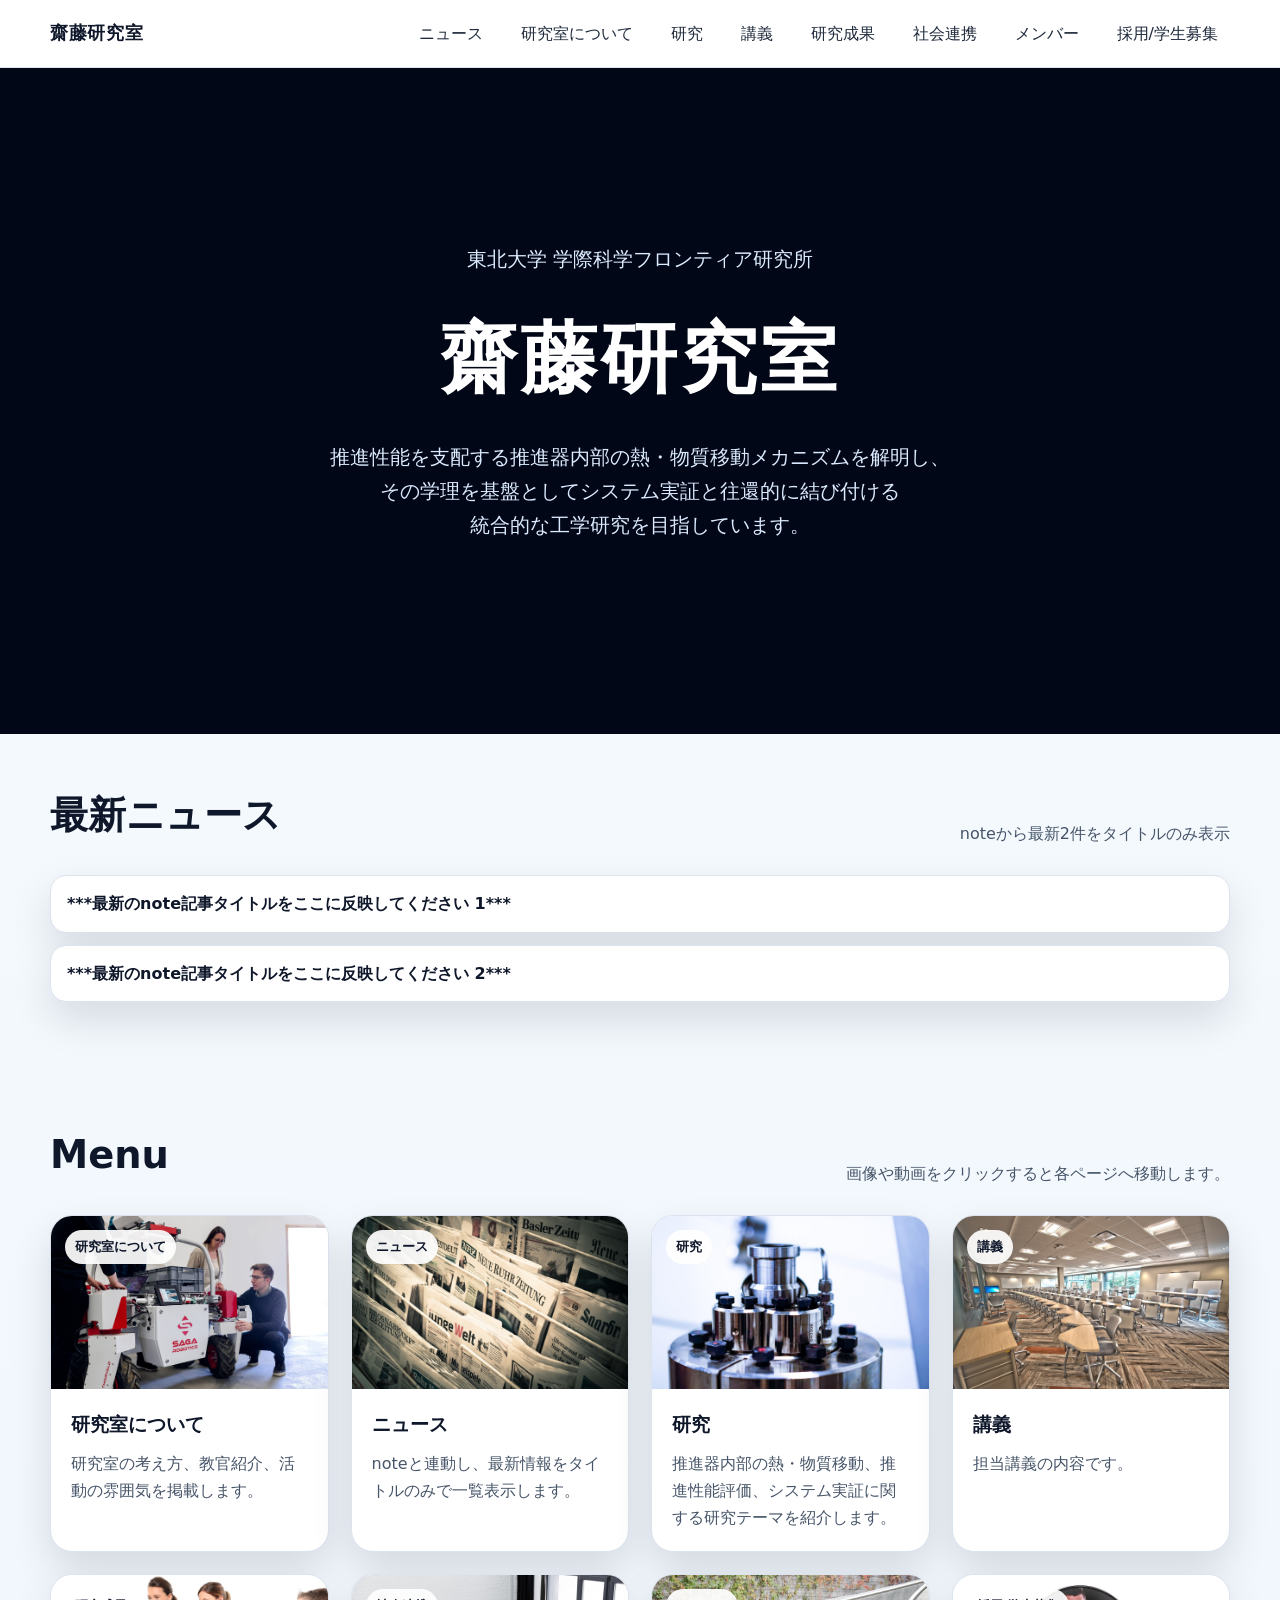
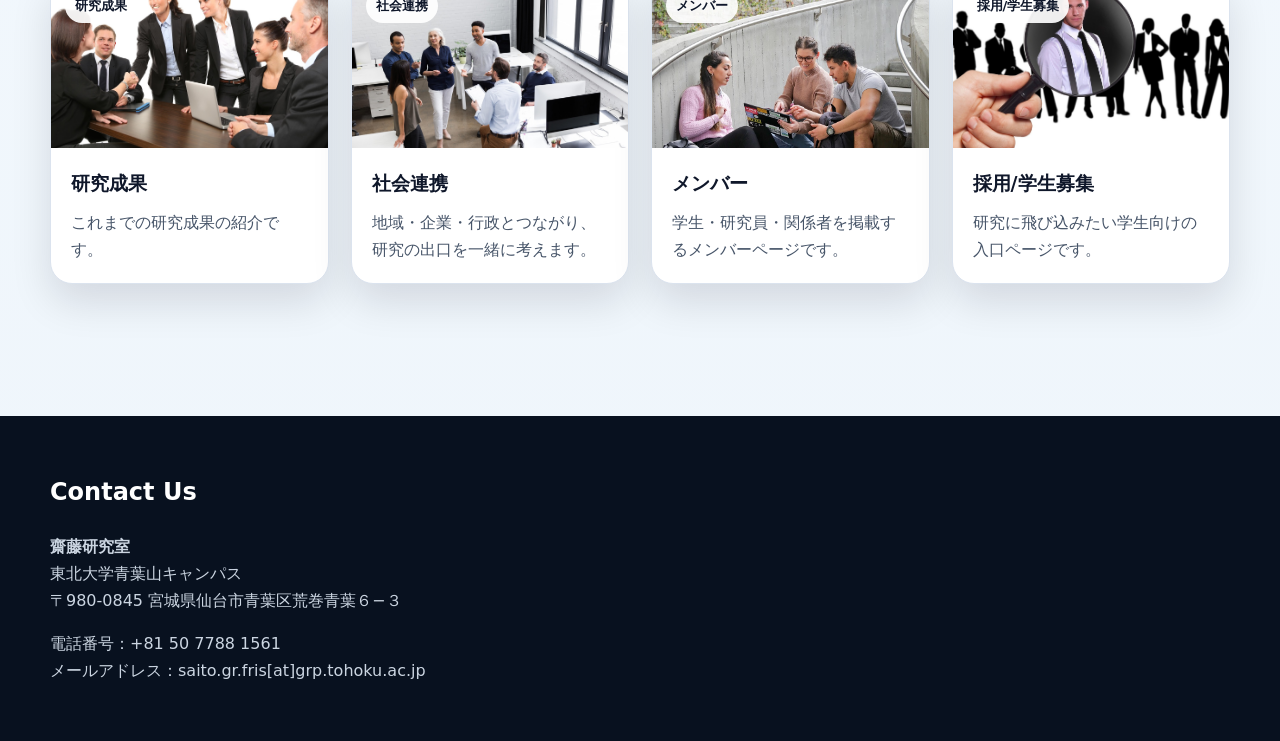
==== index.html @ e3d6d6f5 "Add files via upload" ====
<!doctype html>
<html lang="ja">
<head>
  <meta charset="utf-8">
  <meta name="viewport" content="width=device-width, initial-scale=1">

  <title>齋藤研究室 | 東北大学 学際科学フロンティア研究所</title>
  <meta name="description" content="東北大学 学際科学フロンティア研究所 齋藤研究室の公式サイト。研究、講義、研究成果、社会連携、メンバー、学生募集などの情報を掲載しています。">
  <meta name="robots" content="index,follow">
  <link rel="canonical" href="https://example.com/">

  <meta property="og:type" content="website">
  <meta property="og:site_name" content="齋藤研究室">
  <meta property="og:title" content="齋藤研究室 | 東北大学 学際科学フロンティア研究所">
  <meta property="og:description" content="推進性能を支配する推進器内部の熱・物質移動メカニズムを解明し、システム実証と往還的に結び付ける統合的な工学研究を目指す齋藤研究室の公式サイト。">
  <meta property="og:url" content="https://example.com/">
  <meta property="og:image" content="https://example.com/assets/ogp.jpg">
  <meta property="og:locale" content="ja_JP">

  <meta name="twitter:card" content="summary_large_image">
  <meta name="twitter:title" content="齋藤研究室 | 東北大学 学際科学フロンティア研究所">
  <meta name="twitter:description" content="研究、講義、研究成果、社会連携、メンバー、学生募集などを掲載する齋藤研究室の公式サイト。">
  <meta name="twitter:image" content="https://example.com/assets/ogp.jpg">

  <script type="application/ld+json">
  {
    "@context": "https://schema.org",
    "@type": "WebSite",
    "name": "齋藤研究室",
    "url": "https://example.com/",
    "inLanguage": "ja",
    "publisher": {
      "@type": "Organization",
      "name": "齋藤研究室"
    }
  }
  </script>

  <link rel="stylesheet" href="style.css">
</head>
<body>
  <header class="site-header">
    <div class="container site-header__inner">
      <a class="brand" href="index.html">
<!-- ロゴを入れるならコメントアウトを解除します -->
        <!-- <img src="logo.jpg" alt="齋藤研究室 ロゴ" class="brand__logo"> -->
<!-- <span>〇〇〇</span>　〇〇〇を書き換えます -->
        <span>齋藤研究室</span>
      </a>
<!-- <a>〇〇〇</a>　〇〇〇を書き換えます -->
      <nav class="nav" aria-label="主要メニュー">
        <a href="news.html">ニュース</a>
        <a href="about.html">研究室について</a>
        <a href="research.html">研究</a>
        <a href="lectures.html">講義</a>
        <a href="achievements.html">研究成果</a>
        <a href="collaboration.html">社会連携</a>
        <a href="members.html">メンバー</a>
        <a href="recruit.html">採用/学生募集</a>
      </nav>
    </div>
  </header>

  <main>
    <section class="hero">
      <div class="hero__media" aria-hidden="true">
<!-- ムービーを入れるならコメントアウトを解除して、指定のmp4ファイル名に書き換えます。またassetsに対象のmp4ファイルを保管します -->
        <video data-hero-video muted playsinline preload="metadata" src="assets/movie_top.mp4"></video>
        <!-- <video data-hero-video muted playsinline preload="metadata" src="assets/movie_labo_1.mp4"></video> -->
        <!-- <video data-hero-video muted playsinline preload="metadata" src="assets/movie_labo_2.mp4"></video> -->
      </div>
      <div class="hero__overlay"></div>
      <div class="hero__content container">
<!-- <span>〇〇〇</span><p>〇〇〇</p>、<h1>〇〇〇</h1>、<h2>〇〇〇</h2>などの　〇〇〇を書き換えます 途中の<br>は改行です -->
        <p>東北大学 学際科学フロンティア研究所
        </p>
        <h1>
          齋藤研究室
        </h1>
        <p>推進性能を支配する推進器内部の熱・物質移動メカニズムを解明し、<br>
          その学理を基盤としてシステム実証と往還的に結び付ける<br>
          統合的な工学研究を目指しています。
        </p>
      </div>
    </section>

    <section class="section section--tight">
      <div class="container">
        <div class="section-title">
          <h2>最新ニュース</h2>
          <p>noteから最新2件をタイトルのみ表示</p>
        </div>
        <ul class="note-list" id="latest-note-titles">
          <li>読み込み中...</li>
        </ul>
      </div>
    </section>

    <section class="section">
      <div class="container">
        <div class="section-title">
          <h2>Menu</h2>
          <p>画像や動画をクリックすると各ページへ移動します。</p>
        </div>
        <div class="grid card-grid">
          <a class="card" href="about.html">
            <div class="card__media">
              <img src="assets/img_about.jpg" alt="研究室についての代表画像">
              <span class="card__badge">研究室について</span>
            </div>
            <div class="card__body">
              <h3>研究室について</h3>
              <p>研究室の考え方、教官紹介、活動の雰囲気を掲載します。</p>
            </div>
          </a>

          <a class="card" href="news.html">
            <div class="card__media">
              <img src="assets/img_news.jpg" alt="ニュースの代表画像">
              <span class="card__badge">ニュース</span>
            </div>
            <div class="card__body">
              <h3>ニュース</h3>
              <p>noteと連動し、最新情報をタイトルのみで一覧表示します。</p>
            </div>
          </a>

          <a class="card" href="research.html">
            <div class="card__media">
              <img src="assets/img_research.jpg" alt="研究の代表画像">
              <span class="card__badge">研究</span>
            </div>
            <div class="card__body">
              <h3>研究</h3>
              <p>推進器内部の熱・物質移動、推進性能評価、システム実証に関する研究テーマを紹介します。</p>
            </div>
          </a>

          <a class="card" href="lectures.html">
            <div class="card__media">
              <img src="assets/img_lectures.jpg" alt="講義の代表画像">
              <span class="card__badge">講義</span>
            </div>
            <div class="card__body">
              <h3>講義</h3>
              <p>担当講義の内容です。</p>
            </div>
          </a>

          <a class="card" href="achievements.html">
            <div class="card__media">
              <img src="assets/img_entrepreneurship.jpg" alt="研究成果の代表画像">
              <span class="card__badge">研究成果</span>
            </div>
            <div class="card__body">
              <h3>研究成果</h3>
              <p>これまでの研究成果の紹介です。</p>
            </div>
          </a>

          <a class="card" href="collaboration.html">
            <div class="card__media">
              <img src="assets/img_collaboration.jpg" alt="社会連携の代表画像">
              <span class="card__badge">社会連携</span>
            </div>
            <div class="card__body">
              <h3>社会連携</h3>
              <p>地域・企業・行政とつながり、研究の出口を一緒に考えます。</p>
            </div>
          </a>

          <a class="card" href="members.html">
            <div class="card__media">
              <img src="assets/pic_students.jpg" alt="メンバーの代表画像">
              <span class="card__badge">メンバー</span>
            </div>
            <div class="card__body">
              <h3>メンバー</h3>
              <p>学生・研究員・関係者を掲載するメンバーページです。</p>
            </div>
          </a>

          <a class="card" href="recruit.html">
            <div class="card__media">
              <img src="assets/img_recruit.jpg" alt="採用と学生募集の代表画像">
              <span class="card__badge">採用/学生募集</span>
            </div>
            <div class="card__body">
              <h3>採用/学生募集</h3>
              <p>研究に飛び込みたい学生向けの入口ページです。</p>
            </div>
          </a>
        </div>
      </div>
    </section>

  </main>

  <footer class="footer">
    <div class="container footer-grid">
     <section>
        <h2>Contact Us</h2>
        <p><strong>齋藤研究室</strong><br>東北大学青葉山キャンパス<br>〒980-0845 宮城県仙台市青葉区荒巻青葉６−３</p>
        <p>電話番号：+81 50 7788 1561<br>メールアドレス：saito.gr.fris[at]grp.tohoku.ac.jp</p>
      </section>

    </div>
  </footer>

  <script src="script.js"></script>
</body>
</html>
---- style.css ----
:root{
  --bg:#0b1320;
  --bg2:#111c30;
  --panel:#ffffff;
  --text:#0f172a;
  --muted:#475569;
  --line:#dbe3ee;
  --accent:#0ea5e9;
  --accent2:#22c55e;
  --shadow:0 18px 40px rgba(2, 12, 27, 0.12);
  --radius:22px;
  --max:1180px;
}
*{box-sizing:border-box}
html{scroll-behavior:smooth}
body{
  margin:0;
  font-family:"Yu Gothic UI","Hiragino Sans","Meiryo",system-ui,sans-serif;
  color:var(--text);
  background:linear-gradient(180deg,#f7fbff 0%,#eef5fb 100%);
  line-height:1.7;
}
a{color:inherit;text-decoration:none}
img,video{max-width:100%;display:block}
.container{width:min(calc(100% - 32px),var(--max));margin:0 auto}
.site-header{
  position:sticky;top:0;z-index:50;
  background:rgba(255,255,255,.9);backdrop-filter:blur(12px);
  border-bottom:1px solid rgba(219,227,238,.9);
}
.site-header__inner{display:flex;align-items:center;justify-content:space-between;gap:16px;padding:12px 0}
.brand{ display:flex; align-items:center; gap:10px; font-weight:800; font-size:1.1rem; letter-spacing:.04em;}
.brand__logo{ width:32px; height:32px; object-fit:cover; border-radius:8px; display:block;}
.nav{display:flex;flex-wrap:wrap;gap:10px 14px;justify-content:flex-end}
.nav a{padding:8px 12px;border-radius:999px;color:#1e293b}
.nav a:hover,.nav a:focus-visible{background:#e8f3fb;outline:none}
.hero{
  position:relative;min-height:74vh;display:grid;place-items:center;overflow:hidden;
  background:#020817;color:#fff;
}
.hero__media,.hero__overlay{position:absolute;inset:0}
.hero__media video{width:100%;height:100%;object-fit:cover;display:none}
.hero__media video.is-active{display:block}
.hero__overlay{background:linear-gradient(180deg,rgba(2,6,23,.35),rgba(2,6,23,.72))}
.hero__content{position:relative;z-index:1;text-align:center;padding:80px 16px}
.hero h1{font-size:clamp(2.2rem,7vw,4.8rem);margin:0 0 16px;letter-spacing:.04em}
.hero p{font-size:clamp(1rem,2.2vw,1.25rem);max-width:820px;margin:0 auto 18px;color:#dbeafe}
.hero__chips{display:flex;flex-wrap:wrap;gap:10px;justify-content:center;margin-top:24px}
.hero__chips span{padding:10px 14px;border:1px solid rgba(255,255,255,.24);border-radius:999px;background:rgba(255,255,255,.08)}
.section{padding:72px 0}
.section--tight{padding:48px 0}
.section-title{display:flex;align-items:end;justify-content:space-between;gap:12px;margin-bottom:28px}
.section-title h2{font-size:clamp(1.6rem,3vw,2.5rem);margin:0}
.section-title p{margin:0;color:var(--muted)}
.grid{display:grid;gap:22px}
.card-grid{grid-template-columns:repeat(auto-fit,minmax(240px,1fr))}
.card{
  background:var(--panel);border:1px solid var(--line);border-radius:var(--radius);overflow:hidden;
  box-shadow:var(--shadow);transition:transform .2s ease, box-shadow .2s ease;
}
.card:hover{transform:translateY(-4px);box-shadow:0 22px 46px rgba(2,12,27,.16)}
.card__media{aspect-ratio:16/10;position:relative;background:linear-gradient(135deg,#0f172a,#1d4ed8);overflow:hidden}
.card__media img,.card__media video{width:100%;height:100%;object-fit:cover}
.card__badge{position:absolute;left:14px;top:14px;background:rgba(255,255,255,.92);padding:6px 10px;border-radius:999px;font-size:.82rem;font-weight:700}
.card__body{padding:20px}
.card__body h3{margin:0 0 8px;font-size:1.2rem}
.card__body p{margin:0;color:var(--muted)}
.note-list,.member-list,.plain-list{display:grid;gap:12px;padding:0;margin:0;list-style:none}
.note-list li,.plain-list li{background:#fff;border:1px solid var(--line);border-radius:16px;padding:14px 16px;box-shadow:var(--shadow)}
.note-list a{color:#0f172a;font-weight:700}
.page-hero{padding:42px 0 18px}
.page-top{
  display:grid;grid-template-columns:1.2fr .8fr;gap:24px;align-items:center;
  background:#fff;border:1px solid var(--line);border-radius:28px;padding:28px;box-shadow:var(--shadow)
}
.page-top__title h1{font-size:clamp(2rem,4vw,3.2rem);margin:0 0 12px}
.page-top__title p{margin:0;color:var(--muted)}
.page-top__image{aspect-ratio:16/9;border-radius:22px;overflow:hidden;background:linear-gradient(135deg,#dbeafe,#bfdbfe)}
.page-top__image img{width:100%;height:100%;object-fit:cover}
.content-box{background:#fff;border:1px solid var(--line);border-radius:28px;padding:30px;box-shadow:var(--shadow)}
.content-box h2{margin-top:0;font-size:1.6rem}
.content-box h3{margin-top:28px}
.footer{background:#08111f;color:#e2e8f0;padding:56px 0 40px;margin-top:60px}
.footer-grid{display:grid;grid-template-columns:1fr 1fr;gap:24px;align-items:start}
.footer h2,.footer h3{margin-top:0;color:#fff}
.footer p,.footer li{color:#cbd5e1}
.map-wrap iframe{width:100%;height:320px;border:0;border-radius:22px}
.small{font-size:.95rem;color:var(--muted)}
.placeholder{font-weight:700;color:#0369a1}
.kv-links{display:flex;flex-wrap:wrap;gap:10px;margin-top:18px}
.kv-links a{background:#fff;color:#0f172a;padding:11px 14px;border-radius:999px;font-weight:700}
.member-columns{display:grid;grid-template-columns:repeat(3,1fr);gap:18px}
.member-group{background:#fff;border:1px solid var(--line);border-radius:20px;padding:18px;box-shadow:var(--shadow)}
.member-group h3{margin-top:0}
.news-inline{display:grid;gap:10px}
.news-inline li{padding:10px 0;border-bottom:1px solid #e2e8f0}
.news-inline li:last-child{border-bottom:none}
@media (max-width:900px){
  .page-top,.footer-grid,.member-columns{grid-template-columns:1fr}
  .site-header__inner{align-items:flex-start;flex-direction:column}
  .nav{justify-content:flex-start}
}
@media (max-width:640px){
  .section{padding:56px 0}
  .page-top,.content-box{padding:22px}
  .hero{min-height:64vh}
}
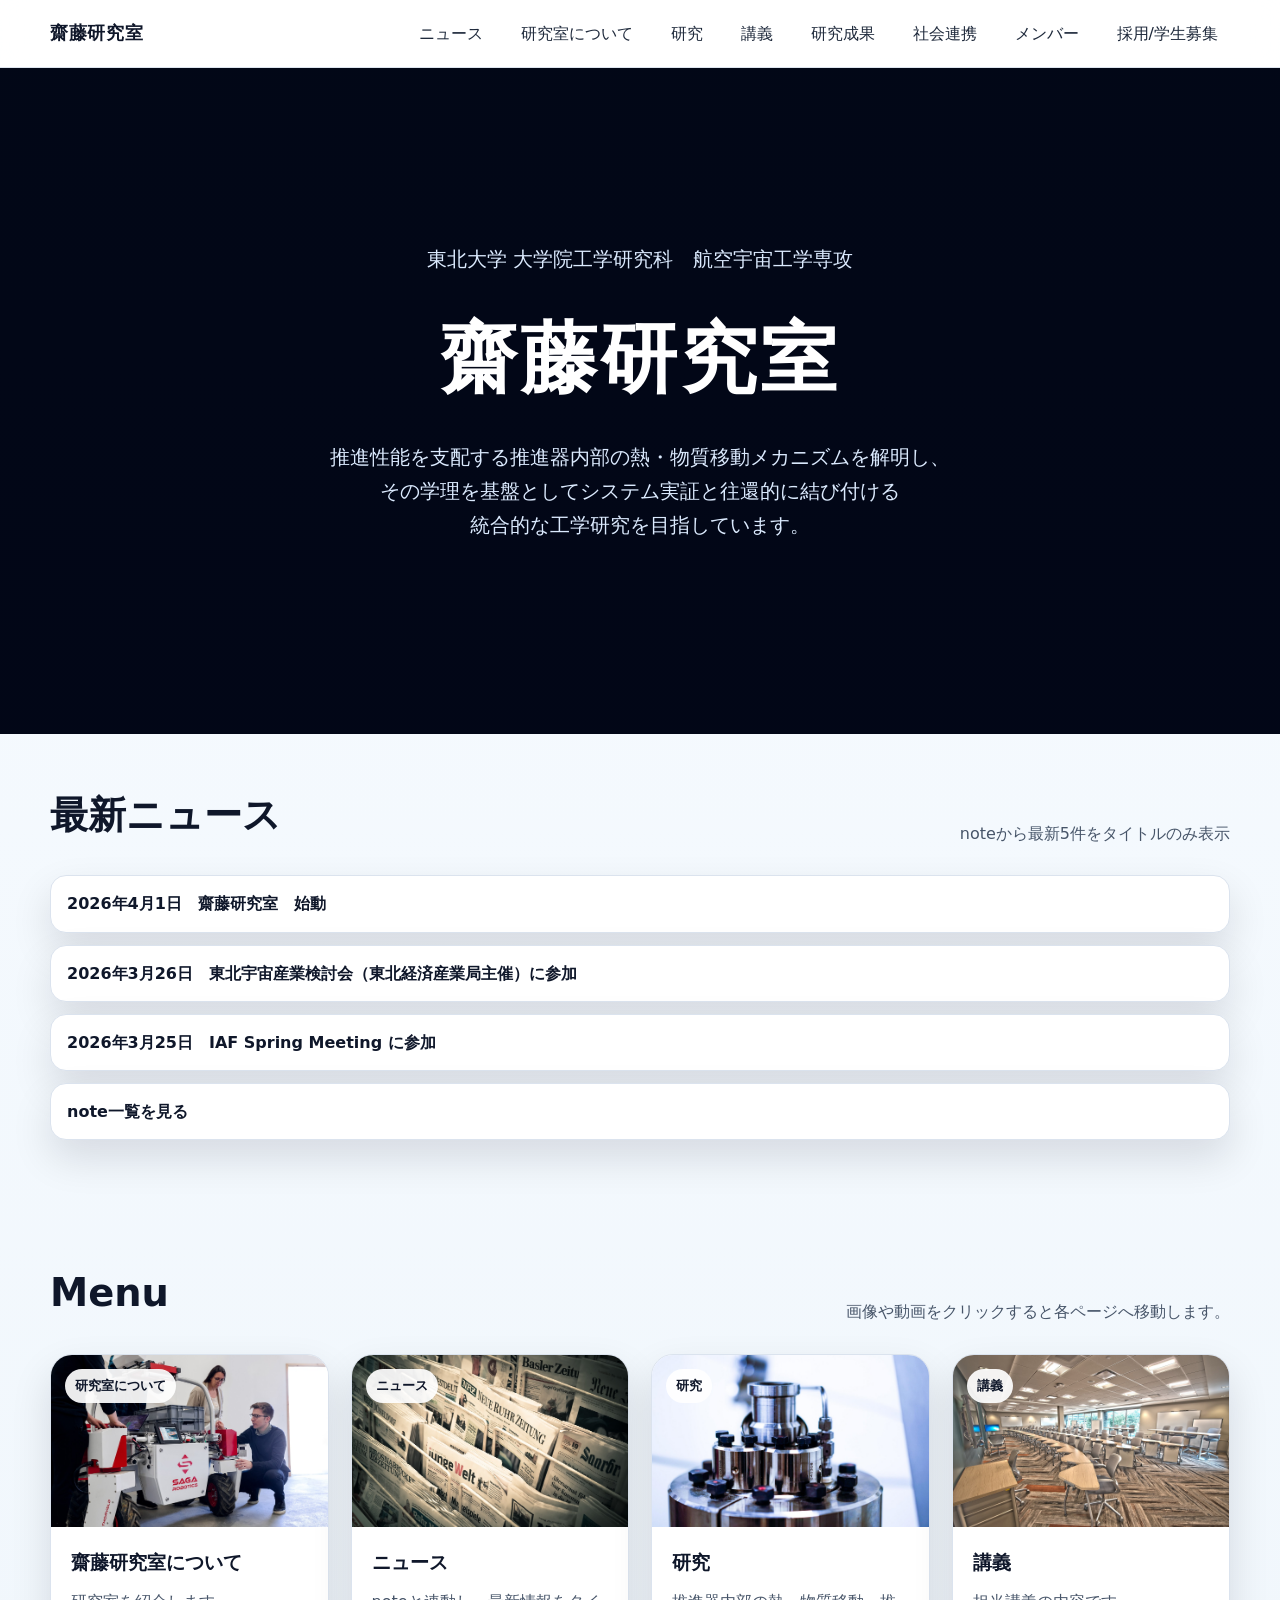
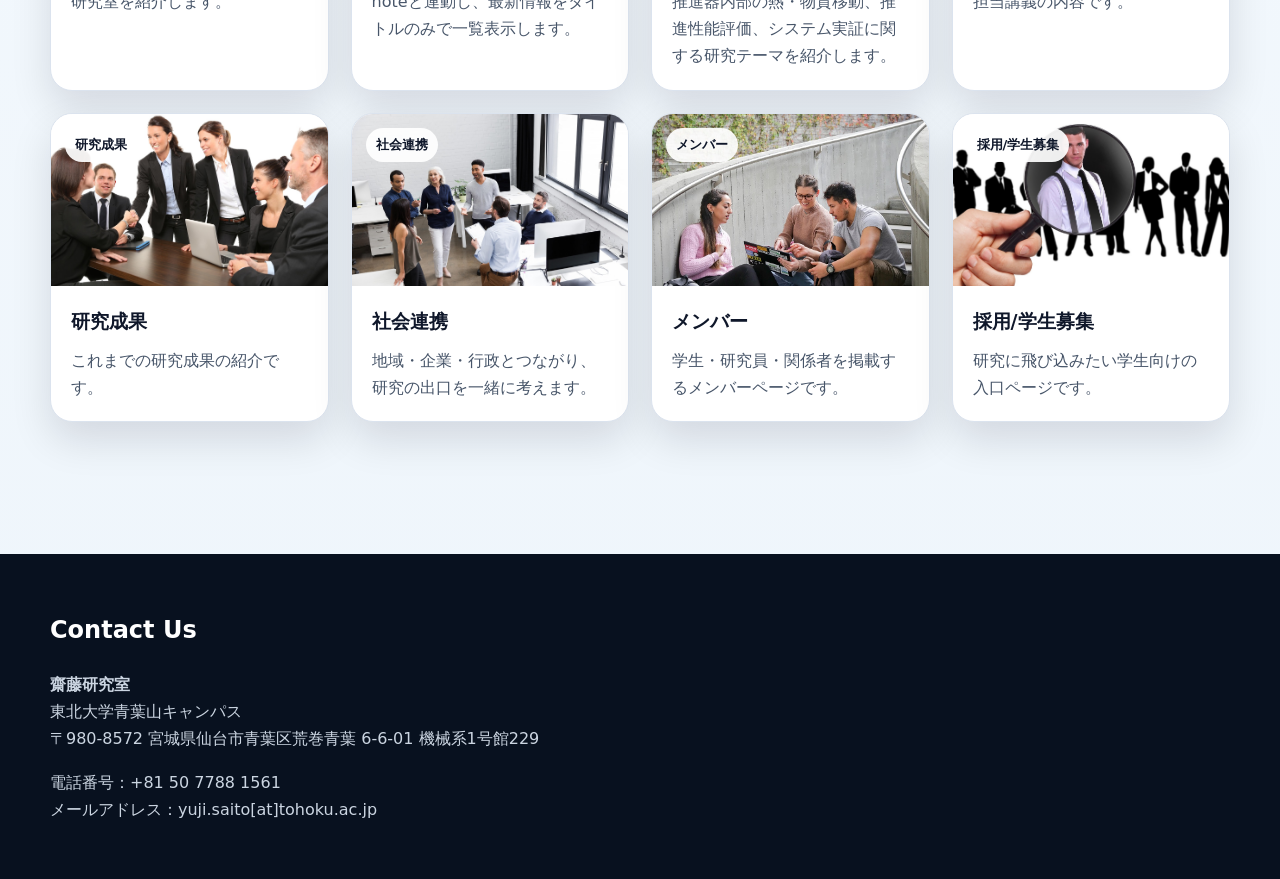
==== commit 0b3d86b4: "Update index.html" ====
--- a/index.html
+++ b/index.html
@@ -4,21 +4,21 @@
   <meta charset="utf-8">
   <meta name="viewport" content="width=device-width, initial-scale=1">
 
-  <title>齋藤研究室 | 東北大学 学際科学フロンティア研究所</title>
-  <meta name="description" content="東北大学 学際科学フロンティア研究所 齋藤研究室の公式サイト。研究、講義、研究成果、社会連携、メンバー、学生募集などの情報を掲載しています。">
+  <title>齋藤研究室 | 東北大学 大学院工学研究科　航空宇宙工学専攻</title>
+  <meta name="description" content="東北大学 大学院工学研究科　航空宇宙工学専攻 齋藤研究室の公式サイト。研究、講義、研究成果、社会連携、メンバー、学生募集などの情報を掲載しています。">
   <meta name="robots" content="index,follow">
   <link rel="canonical" href="https://example.com/">
 
   <meta property="og:type" content="website">
   <meta property="og:site_name" content="齋藤研究室">
-  <meta property="og:title" content="齋藤研究室 | 東北大学 学際科学フロンティア研究所">
+  <meta property="og:title" content="齋藤研究室 | 東北大学 大学院工学研究科　航空宇宙工学専攻">
   <meta property="og:description" content="推進性能を支配する推進器内部の熱・物質移動メカニズムを解明し、システム実証と往還的に結び付ける統合的な工学研究を目指す齋藤研究室の公式サイト。">
   <meta property="og:url" content="https://example.com/">
   <meta property="og:image" content="https://example.com/assets/ogp.jpg">
   <meta property="og:locale" content="ja_JP">
 
   <meta name="twitter:card" content="summary_large_image">
-  <meta name="twitter:title" content="齋藤研究室 | 東北大学 学際科学フロンティア研究所">
+  <meta name="twitter:title" content="齋藤研究室 | 東北大学 大学院工学研究科　航空宇宙工学専攻">
   <meta name="twitter:description" content="研究、講義、研究成果、社会連携、メンバー、学生募集などを掲載する齋藤研究室の公式サイト。">
   <meta name="twitter:image" content="https://example.com/assets/ogp.jpg">
 
@@ -72,7 +72,7 @@
       <div class="hero__overlay"></div>
       <div class="hero__content container">
 <!-- <span>〇〇〇</span><p>〇〇〇</p>、<h1>〇〇〇</h1>、<h2>〇〇〇</h2>などの　〇〇〇を書き換えます 途中の<br>は改行です -->
-        <p>東北大学 学際科学フロンティア研究所
+        <p>東北大学 大学院工学研究科　航空宇宙工学専攻
         </p>
         <h1>
           齋藤研究室
@@ -88,7 +88,7 @@
       <div class="container">
         <div class="section-title">
           <h2>最新ニュース</h2>
-          <p>noteから最新2件をタイトルのみ表示</p>
+          <p>noteから最新5件をタイトルのみ表示</p>
         </div>
         <ul class="note-list" id="latest-note-titles">
           <li>読み込み中...</li>
@@ -109,8 +109,8 @@
               <span class="card__badge">研究室について</span>
             </div>
             <div class="card__body">
-              <h3>研究室について</h3>
-              <p>研究室の考え方、教官紹介、活動の雰囲気を掲載します。</p>
+              <h3>齋藤研究室について</h3>
+              <p>研究室を紹介します。</p>
             </div>
           </a>
 
@@ -200,8 +200,8 @@
     <div class="container footer-grid">
      <section>
         <h2>Contact Us</h2>
-        <p><strong>齋藤研究室</strong><br>東北大学青葉山キャンパス<br>〒980-0845 宮城県仙台市青葉区荒巻青葉６−３</p>
-        <p>電話番号：+81 50 7788 1561<br>メールアドレス：saito.gr.fris[at]grp.tohoku.ac.jp</p>
+        <p><strong>齋藤研究室</strong><br>東北大学青葉山キャンパス<br>〒980-8572 宮城県仙台市青葉区荒巻青葉 6-6-01 機械系1号館229</p>
+        <p>電話番号：+81 50 7788 1561<br>メールアドレス：yuji.saito[at]tohoku.ac.jp</p>
       </section>
 
     </div>
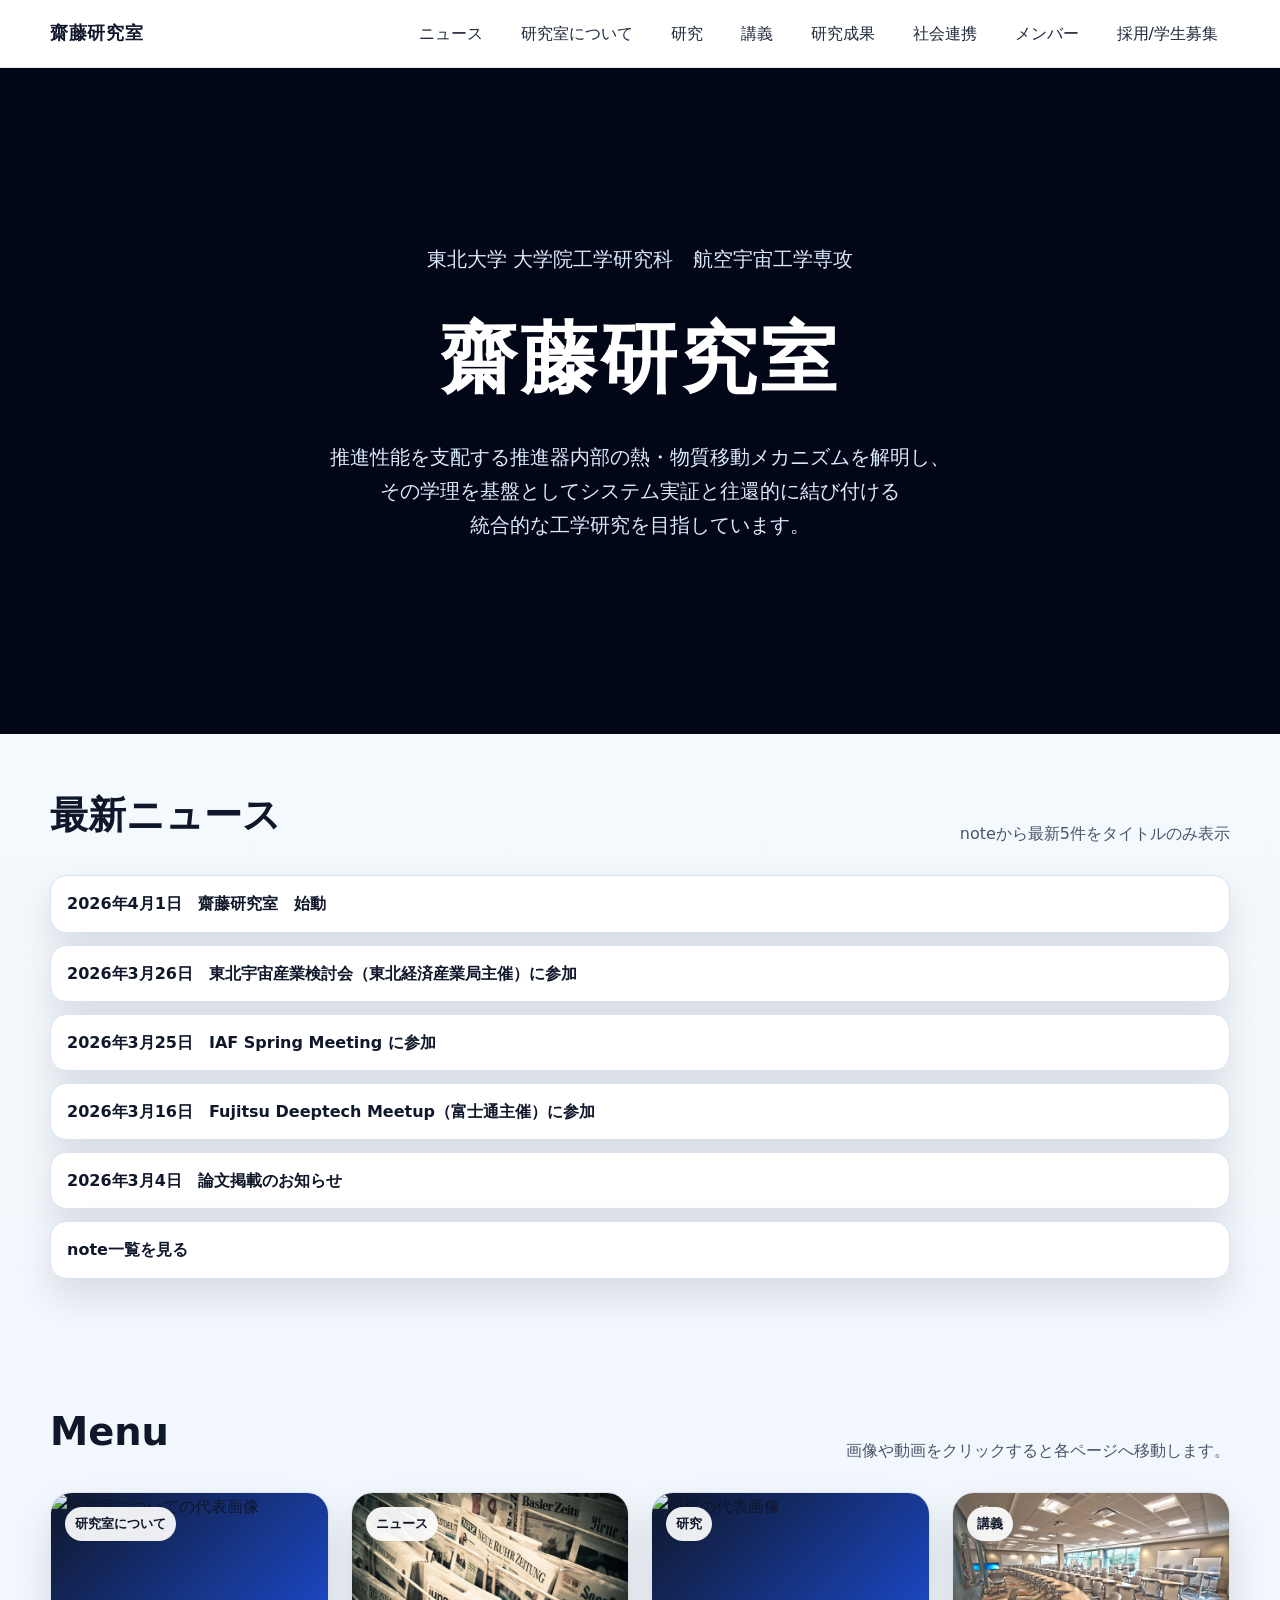
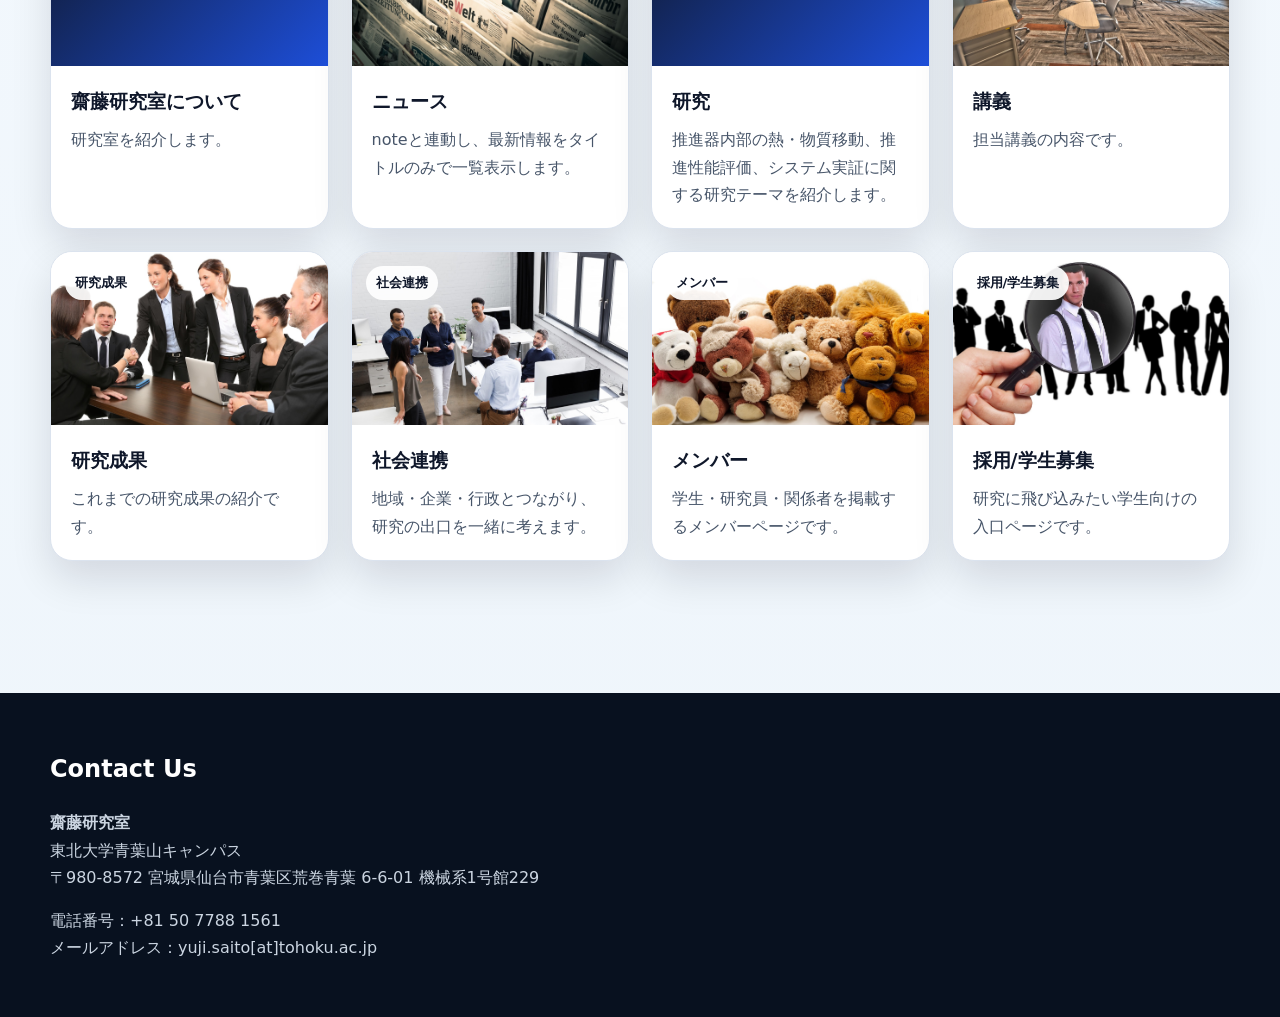
==== commit 2cffaf01: "Update index.html" ====
--- a/index.html
+++ b/index.html
@@ -105,7 +105,7 @@
         <div class="grid card-grid">
           <a class="card" href="about.html">
             <div class="card__media">
-              <img src="assets/img_about.jpg" alt="研究室についての代表画像">
+              <img src="assets/pic_firing.png" alt="研究室についての代表画像">
               <span class="card__badge">研究室について</span>
             </div>
             <div class="card__body">
@@ -127,7 +127,7 @@
 
           <a class="card" href="research.html">
             <div class="card__media">
-              <img src="assets/img_research.jpg" alt="研究の代表画像">
+              <img src="assets/pic_chamber_small.JPG" alt="研究の代表画像">
               <span class="card__badge">研究</span>
             </div>
             <div class="card__body">
@@ -171,7 +171,7 @@
 
           <a class="card" href="members.html">
             <div class="card__media">
-              <img src="assets/pic_students.jpg" alt="メンバーの代表画像">
+              <img src="assets/pic_all_staff.jpg" alt="メンバーの代表画像">
               <span class="card__badge">メンバー</span>
             </div>
             <div class="card__body">
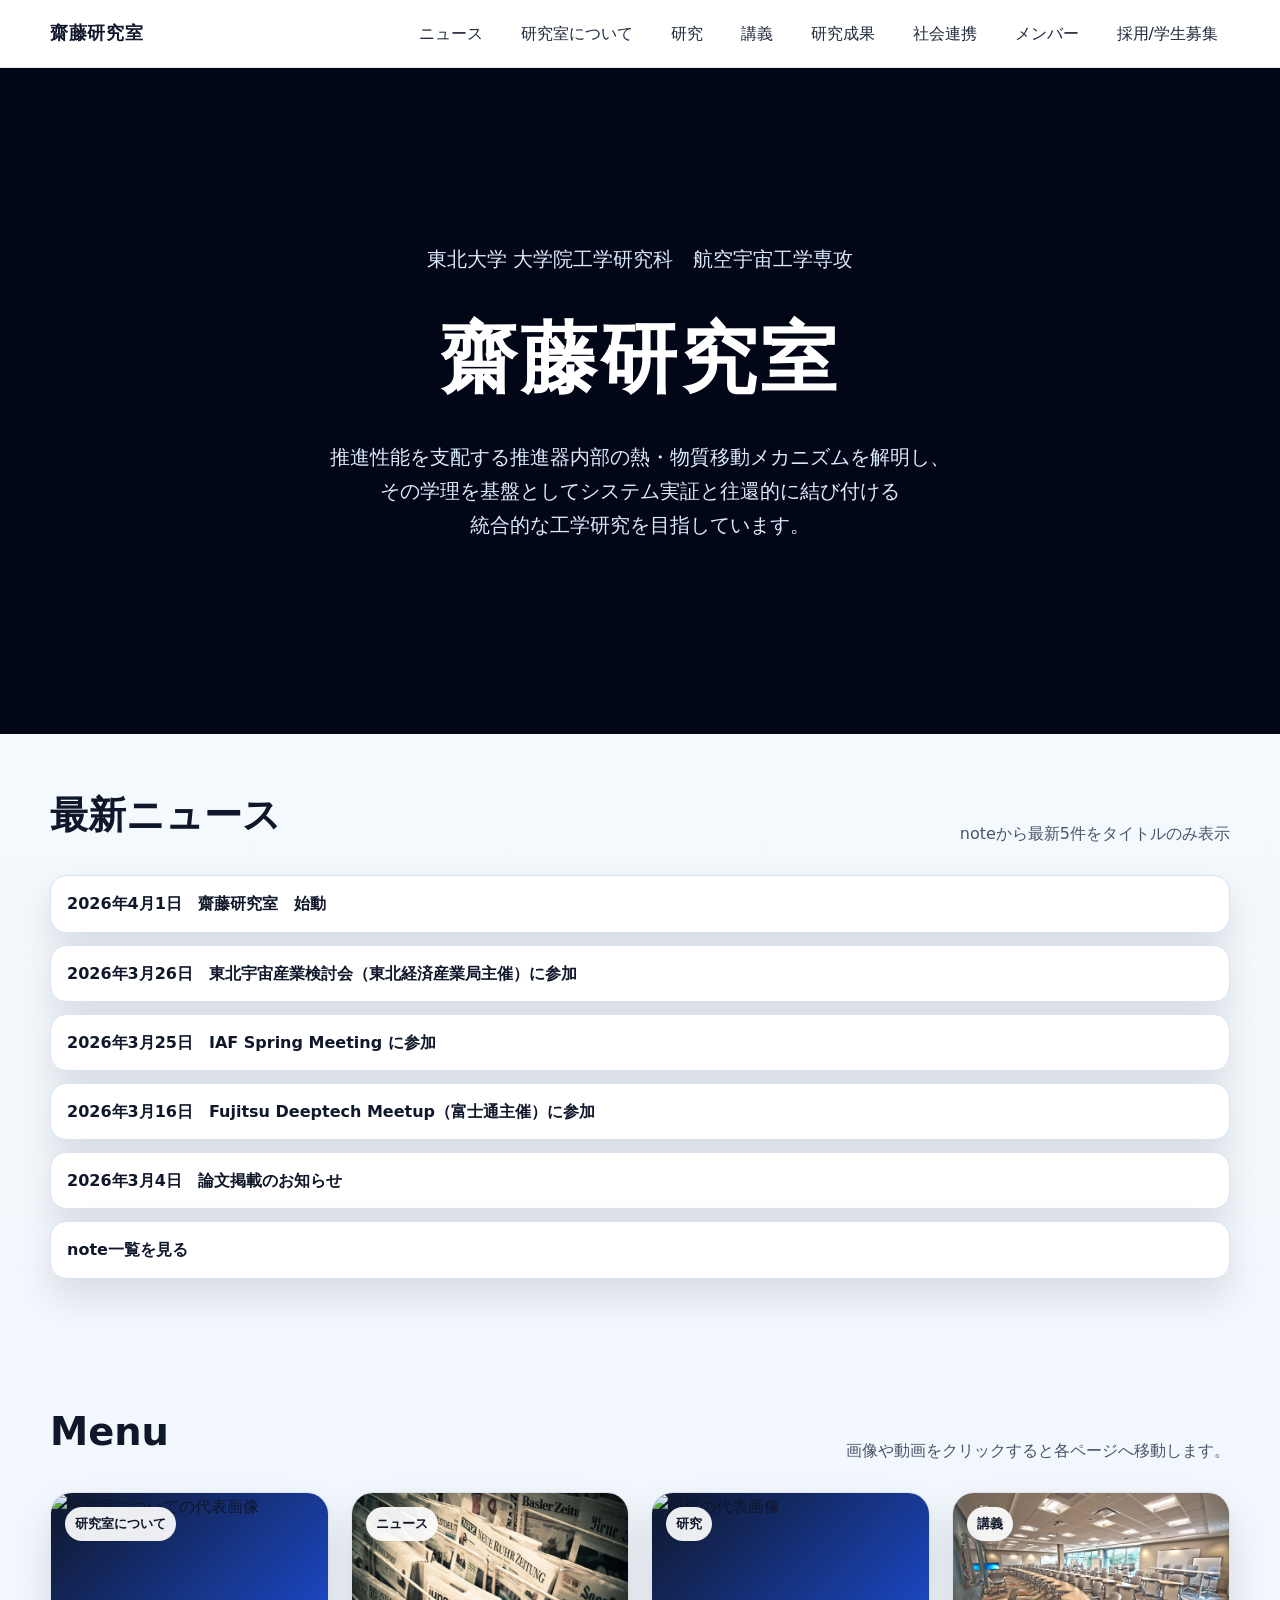
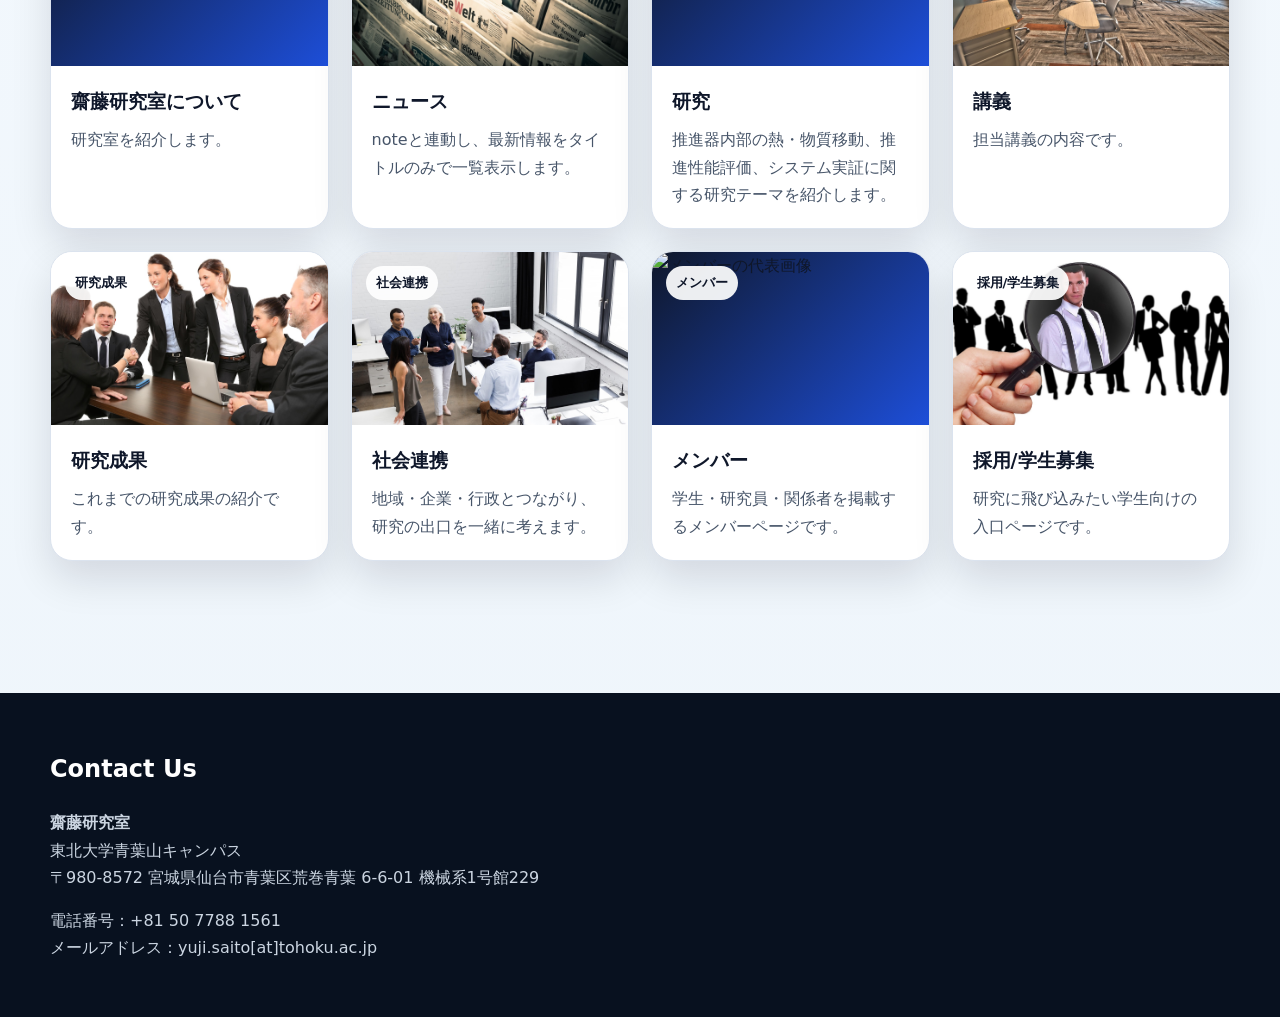
==== commit 6f040f69: "Update index.html" ====
--- a/index.html
+++ b/index.html
@@ -171,7 +171,7 @@
 
           <a class="card" href="members.html">
             <div class="card__media">
-              <img src="assets/pic_all_staff.jpg" alt="メンバーの代表画像">
+              <img src="assetspic_all_260406.JPG" alt="メンバーの代表画像">
               <span class="card__badge">メンバー</span>
             </div>
             <div class="card__body">
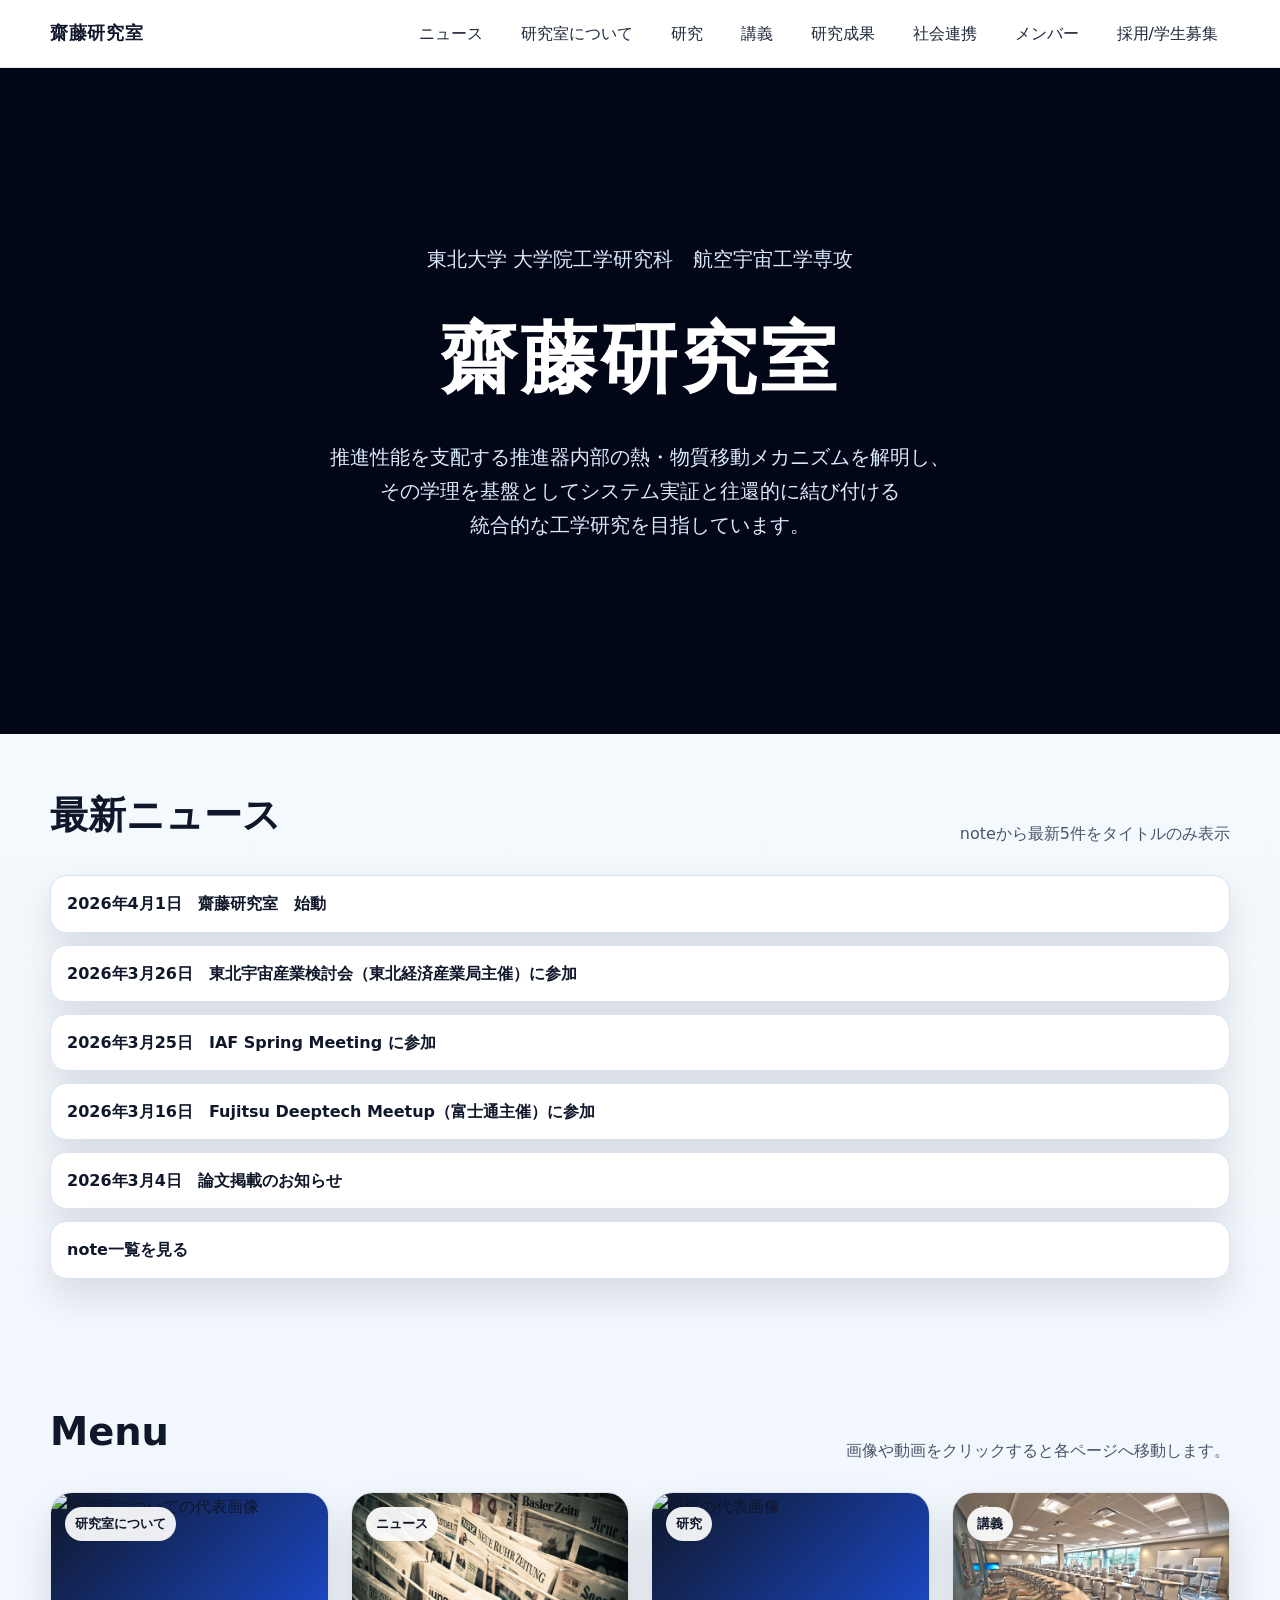
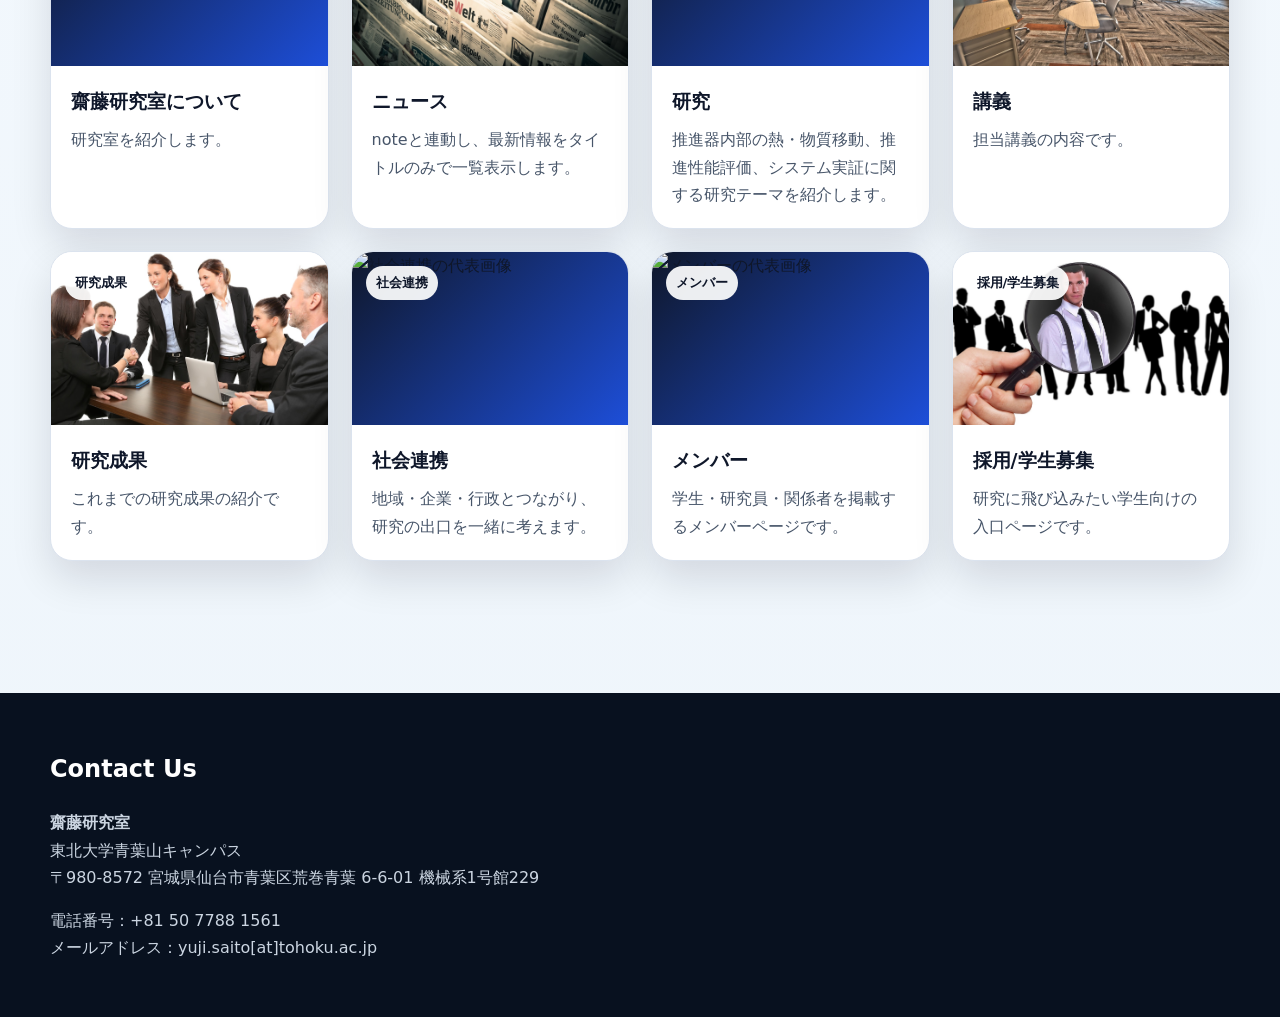
==== commit eb891f84: "Update index.html" ====
--- a/index.html
+++ b/index.html
@@ -160,7 +160,7 @@
 
           <a class="card" href="collaboration.html">
             <div class="card__media">
-              <img src="assets/img_collaboration.jpg" alt="社会連携の代表画像">
+              <img src="assets/pic_collabo_akiruno.jpg" alt="社会連携の代表画像">
               <span class="card__badge">社会連携</span>
             </div>
             <div class="card__body">
@@ -171,7 +171,7 @@
 
           <a class="card" href="members.html">
             <div class="card__media">
-              <img src="assetspic_all_260406.JPG" alt="メンバーの代表画像">
+              <img src="assets/pic_all_260406.JPG" alt="メンバーの代表画像">
               <span class="card__badge">メンバー</span>
             </div>
             <div class="card__body">
